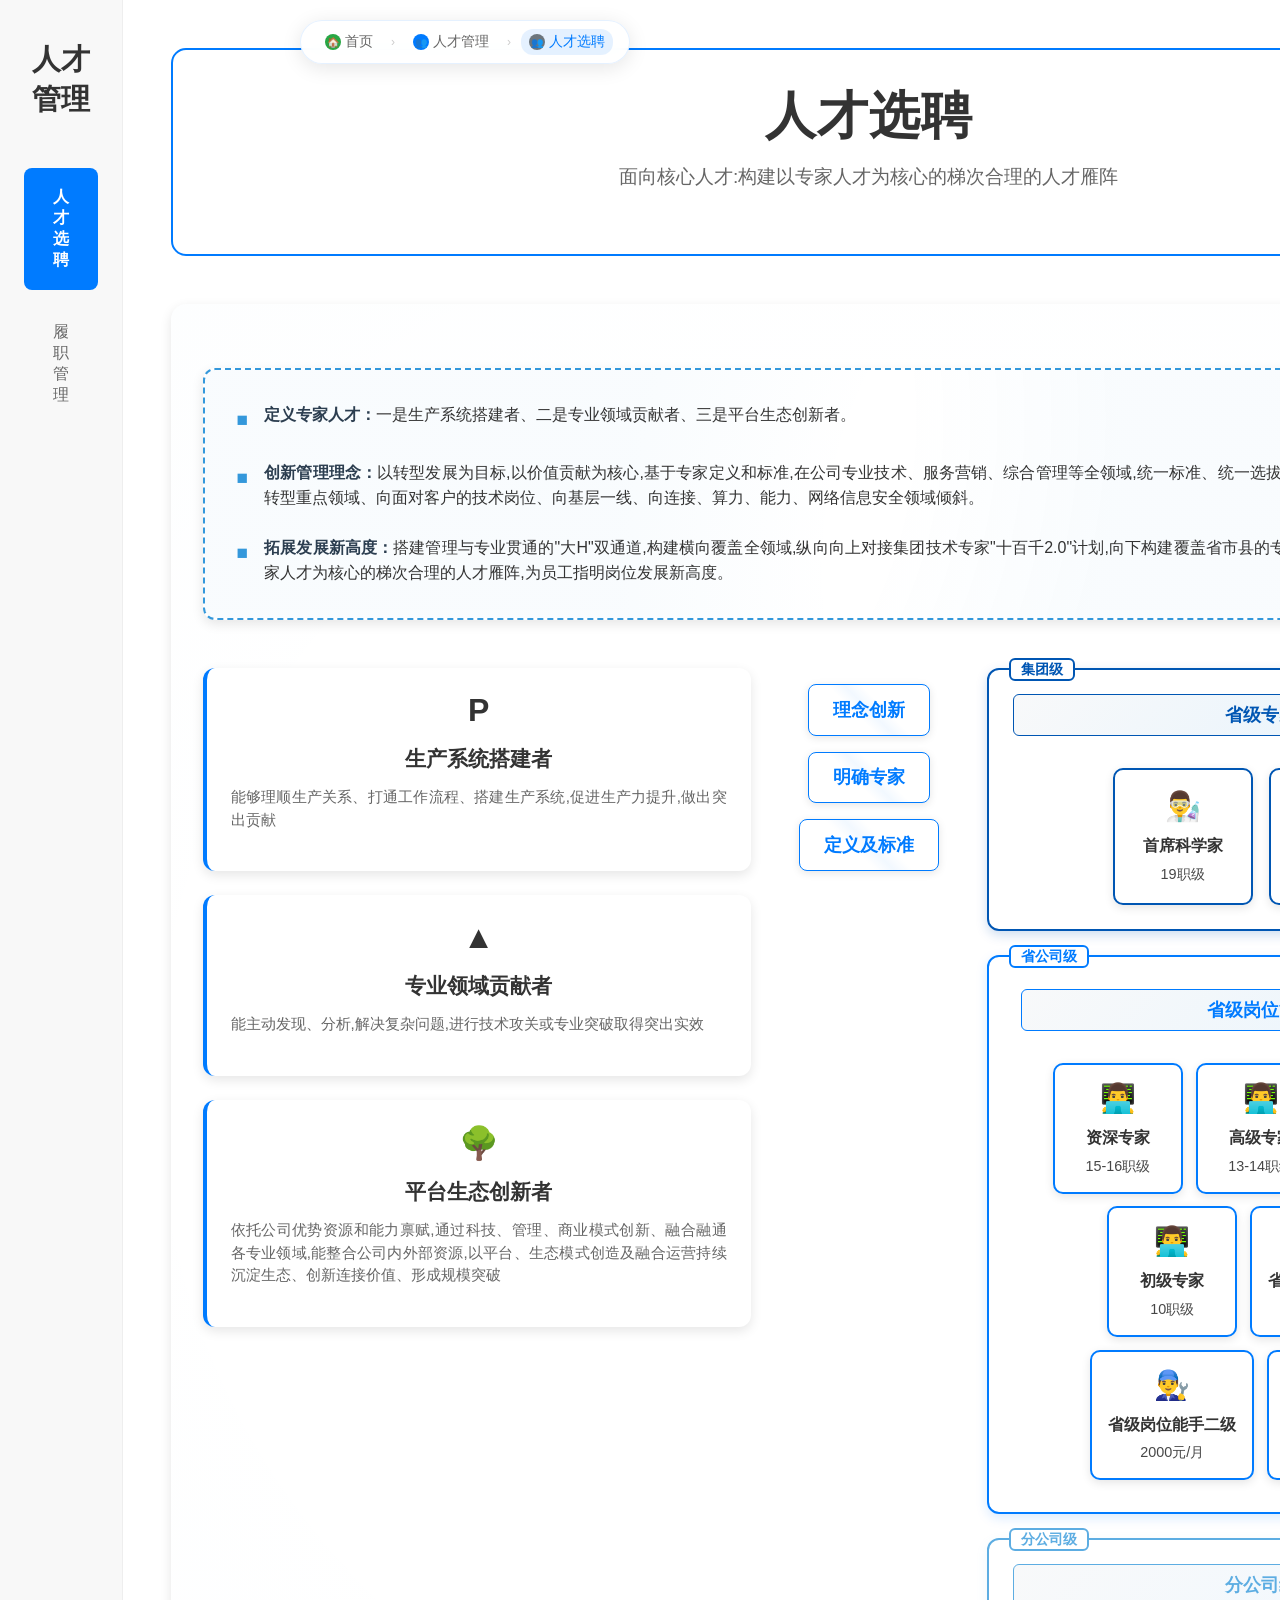
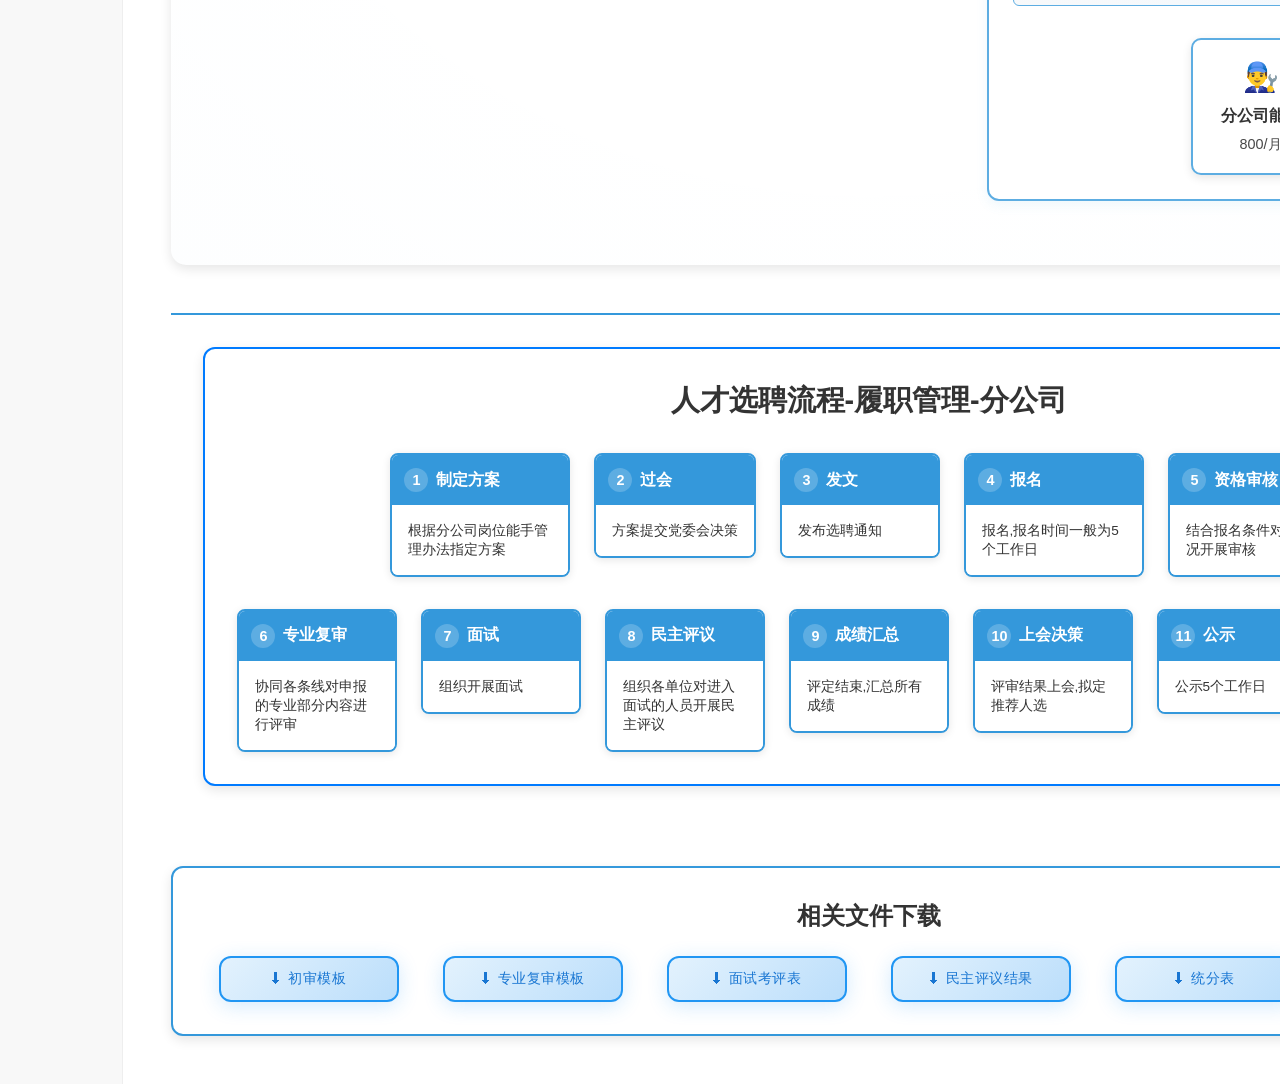
==== Rcgl/Rcgl-page1.html @ b1ed5e86 "更新项目：添加人才管理、认证管理等模块" ====
<!DOCTYPE html>
<html lang="zh-CN">
<head>
    <meta charset="UTF-8">
    <meta name="viewport" content="width=device-width, initial-scale=1.0">
    <title>人才选聘 - 人才管理</title>
    <link rel="stylesheet" href="Rcgl.css">
    <link rel="stylesheet" href="Rcgl-page1.css">
    <link rel="stylesheet" href="../page-transitions.css">
    <link rel="stylesheet" href="../breadcrumb.css">
</head>
<body>
    <div class="container">
        <nav class="sidebar">
            <div class="logo">
                <h2>人才管理</h2>
            </div>
            <ul class="nav-menu">
                <li class="nav-item">
                    <a href="Rcgl-page1.html" class="nav-link current-page">人才选聘</a>
                </li>
                <li class="nav-item">
                    <a href="Rcgl-page2.html" class="nav-link">履职管理</a>
                </li>
            </ul>
        </nav>
        <main class="main-content">
            <header class="header">
                <h1>人才选聘</h1>
                <p>面向核心人才:构建以专家人才为核心的梯次合理的人才雁阵</p>
            </header>
            
            <div class="talent-framework">
                <!-- 核心概念区域 -->
                <div class="core-concepts">
                    <div class="concept-item">
                        <div class="concept-icon">■</div>
                        <div class="concept-content">
                            <strong>定义专家人才：</strong>一是生产系统搭建者、二是专业领域贡献者、三是平台生态创新者。
                        </div>
                    </div>
                    <div class="concept-item">
                        <div class="concept-icon">■</div>
                        <div class="concept-content">
                            <strong>创新管理理念：</strong>以转型发展为目标,以价值贡献为核心,基于专家定义和标准,在公司专业技术、服务营销、综合管理等全领域,统一标准、统一选拔专家人才,坚持四个倾斜,向战略转型重点领域、向面对客户的技术岗位、向基层一线、向连接、算力、能力、网络信息安全领域倾斜。
                        </div>
                    </div>
                    <div class="concept-item">
                        <div class="concept-icon">■</div>
                        <div class="concept-content">
                            <strong>拓展发展新高度：</strong>搭建管理与专业贯通的"大H"双通道,构建横向覆盖全领域,纵向向上对接集团技术专家"十百千2.0"计划,向下构建覆盖省市县的专家人才管理机制,逐步形成以专家人才为核心的梯次合理的人才雁阵,为员工指明岗位发展新高度。
                        </div>
                    </div>
                </div>

                <div class="framework-content">
                    <!-- 左侧专家角色描述 -->
                    <div class="expert-roles">
                        <div class="role-card production-builder">
                            <div class="role-icon">P</div>
                            <div class="role-content">
                                <h3>生产系统搭建者</h3>
                                <p>能够理顺生产关系、打通工作流程、搭建生产系统,促进生产力提升,做出突出贡献</p>
                            </div>
                        </div>
                        <div class="role-card domain-contributor">
                            <div class="role-icon">▲</div>
                            <div class="role-content">
                                <h3>专业领域贡献者</h3>
                                <p>能主动发现、分析,解决复杂问题,进行技术攻关或专业突破取得突出实效</p>
                            </div>
                        </div>
                        <div class="role-card ecosystem-innovator">
                            <div class="role-icon">🌳</div>
                            <div class="role-content">
                                <h3>平台生态创新者</h3>
                                <p>依托公司优势资源和能力禀赋,通过科技、管理、商业模式创新、融合融通各专业领域,能整合公司内外部资源,以平台、生态模式创造及融合运营持续沉淀生态、创新连接价值、形成规模突破</p>
                            </div>
                        </div>
                    </div>

                    <!-- 中间连接文字 -->
                    <div class="connecting-text">
                        <div class="horizontal-text">
                            <div class="text-item">理念创新</div>
                            <div class="text-item">明确专家</div>
                            <div class="text-item">定义及标准</div>
                        </div>
                    </div>

                    <!-- 右侧职级体系 -->
                    <div class="career-path">
                        <div class="path-level top-level" data-level="集团级">
                            <div class="level-label">省级专家</div>
                            <div class="expert-cards">
                                <div class="expert-card chief-scientist">
                                    <div class="expert-icon">👨‍🔬</div>
                                    <div class="expert-info">
                                        <h4>首席科学家</h4>
                                        <span class="level">19职级</span>
                                    </div>
                                </div>
                                <div class="expert-card chief-expert">
                                    <div class="expert-icon">👨‍💼</div>
                                    <div class="expert-info">
                                        <h4>首席专家</h4>
                                        <span class="level">17职级</span>
                                    </div>
                                </div>
                            </div>
                        </div>

                        <div class="path-level middle-level" data-level="省公司级">
                            <div class="level-label">省级岗位能手</div>
                            <div class="expert-cards">
                                <div class="expert-card senior-expert">
                                    <div class="expert-icon">👨‍💻</div>
                                    <div class="expert-info">
                                        <h4>资深专家</h4>
                                        <span class="level">15-16职级</span>
                                    </div>
                                </div>
                                <div class="expert-card advanced-expert">
                                    <div class="expert-icon">👨‍💻</div>
                                    <div class="expert-info">
                                        <h4>高级专家</h4>
                                        <span class="level">13-14职级</span>
                                    </div>
                                </div>
                                <div class="expert-card intermediate-expert">
                                    <div class="expert-icon">👨‍💻</div>
                                    <div class="expert-info">
                                        <h4>中级专家</h4>
                                        <span class="level">11-12职级</span>
                                    </div>
                                </div>
                                <div class="expert-card junior-expert">
                                    <div class="expert-icon">👨‍💻</div>
                                    <div class="expert-info">
                                        <h4>初级专家</h4>
                                        <span class="level">10职级</span>
                                    </div>
                                </div>
                                <div class="expert-card skillful-hand-3">
                                    <div class="expert-icon">👨‍🔧</div>
                                    <div class="expert-info">
                                        <h4>省级岗位能手三级</h4>
                                        <span class="salary">4000元/月</span>
                                    </div>
                                </div>
                                <div class="expert-card skillful-hand-2">
                                    <div class="expert-icon">👨‍🔧</div>
                                    <div class="expert-info">
                                        <h4>省级岗位能手二级</h4>
                                        <span class="salary">2000元/月</span>
                                    </div>
                                </div>
                                <div class="expert-card skillful-hand-1">
                                    <div class="expert-icon">👨‍🔧</div>
                                    <div class="expert-info">
                                        <h4>省级岗位能手一级</h4>
                                        <span class="salary">1000元/月</span>
                                    </div>
                                </div>
                            </div>
                        </div>

                        <div class="path-level bottom-level" data-level="分公司级">
                            <div class="level-label">分公司级</div>
                            <div class="expert-cards">
                                <div class="expert-card branch-skillful">
                                    <div class="expert-icon">👨‍🔧</div>
                                    <div class="expert-info">
                                        <h4>分公司能手</h4>
                                        <span class="salary">800/月</span>
                                    </div>
                                </div>
                            </div>
                        </div>
                    </div>


                </div>
            </div>
            
            <!-- 第二个框架内容区域 -->
            <div class="framework-content second-framework">
                <div class="content-section">
                    <h2>人才选聘流程-履职管理-分公司</h2>
                    <div class="process-flow">
                        <!-- 第一行流程 -->
                        <div class="flow-row top-row">
                            <div class="process-step">
                                <div class="step-header">
                                    <div class="step-number">1</div>
                                    <div class="step-title">制定方案</div>
                                </div>
                                <div class="step-description">根据分公司岗位能手管理办法指定方案</div>
                            </div>
                            <div class="process-step">
                                <div class="step-header">
                                    <div class="step-number">2</div>
                                    <div class="step-title">过会</div>
                                </div>
                                <div class="step-description">方案提交党委会决策</div>
                            </div>
                            <div class="process-step">
                                <div class="step-header">
                                    <div class="step-number">3</div>
                                    <div class="step-title">发文</div>
                                </div>
                                <div class="step-description">发布选聘通知</div>
                            </div>
                            <div class="process-step">
                                <div class="step-header">
                                    <div class="step-number">4</div>
                                    <div class="step-title">报名</div>
                                </div>
                                <div class="step-description">报名,报名时间一般为5个工作日</div>
                            </div>
                            <div class="process-step">
                                <div class="step-header">
                                    <div class="step-number">5</div>
                                    <div class="step-title">资格审核</div>
                                </div>
                                <div class="step-description">结合报名条件对报名情况开展审核</div>
                            </div>
                        </div>
                        
                        <!-- 第二行流程 -->
                        <div class="flow-row bottom-row">
                            <div class="process-step">
                                <div class="step-header">
                                    <div class="step-number">6</div>
                                    <div class="step-title">专业复审</div>
                                </div>
                                <div class="step-description">协同各条线对申报的专业部分内容进行评审</div>
                            </div>
                            <div class="process-step">
                                <div class="step-header">
                                    <div class="step-number">7</div>
                                    <div class="step-title">面试</div>
                                </div>
                                <div class="step-description">组织开展面试</div>
                            </div>
                            <div class="process-step">
                                <div class="step-header">
                                    <div class="step-number">8</div>
                                    <div class="step-title">民主评议</div>
                                </div>
                                <div class="step-description">组织各单位对进入面试的人员开展民主评议</div>
                            </div>
                            <div class="process-step">
                                <div class="step-header">
                                    <div class="step-number">9</div>
                                    <div class="step-title">成绩汇总</div>
                                </div>
                                <div class="step-description">评定结束,汇总所有成绩</div>
                            </div>
                            <div class="process-step">
                                <div class="step-header">
                                    <div class="step-number">10</div>
                                    <div class="step-title">上会决策</div>
                                </div>
                                <div class="step-description">评审结果上会,拟定推荐人选</div>
                            </div>
                            <div class="process-step">
                                <div class="step-header">
                                    <div class="step-number">11</div>
                                    <div class="step-title">公示</div>
                                </div>
                                <div class="step-description">公示5个工作日</div>
                            </div>
                            <div class="process-step">
                                <div class="step-header">
                                    <div class="step-number">12</div>
                                    <div class="step-title">聘用</div>
                                </div>
                                <div class="step-description">发文聘用</div>
                            </div>
                        </div>
                    </div>
                </div>
            </div>
            
            <!-- 下载按钮区域 -->
            <div class="download-section">
                <h3 class="download-title">相关文件下载</h3>
                <div class="download-buttons">
                    <a href="人才管理文件包/1.初审模板.xlsx" class="download-btn" download>
                        <span class="download-btn-text">初审模板</span>
                    </a>
                    <a href="人才管理文件包/2.专业复审模板.xlsx" class="download-btn" download>
                        <span class="download-btn-text">专业复审模板</span>
                    </a>
                    <a href="人才管理文件包/3.面试考评表.xlsx" class="download-btn" download>
                        <span class="download-btn-text">面试考评表</span>
                    </a>
                    <a href="人才管理文件包/4.民主评议结果.xlsx" class="download-btn" download>
                        <span class="download-btn-text">民主评议结果</span>
                    </a>
                    <a href="人才管理文件包/5.统分表.xlsx" class="download-btn" download>
                        <span class="download-btn-text">统分表</span>
                    </a>
                    <a href="人才管理文件包/6.岗位能手拟聘人员名单.xlsx" class="download-btn" download>
                        <span class="download-btn-text">岗位能手拟聘人员名单</span>
                    </a>
                </div>
            </div>
        </main>
    </div>
    <script src="../page-transitions.js"></script>
    <script src="../breadcrumb.js"></script>
    <script src="Rcgl.js"></script>
</body>
</html>
---- Rcgl/Rcgl.css ----
/* 人才管理模块基础样式 */
:root {
    --primary-color: #007bff;
    --secondary-bg-color: #F8F8F8;
    --background-white: #FFFFFF;
    --text-dark: #333333;
    --text-medium: #666666;
    --border-light: #EEEEEE;
}

* {
    margin: 0;
    padding: 0;
    box-sizing: border-box;
}

body {
    font-family: 'Microsoft YaHei', -apple-system, BlinkMacSystemFont, sans-serif;
    background: var(--background-white);
    min-height: 100vh;
    color: var(--text-dark);
}

.container {
    display: flex;
    width: 100%;
    min-height: 100vh;
}

.sidebar {
    width: 280px;
    background: var(--secondary-bg-color);
    padding: 2.5rem 0;
    border-right: 1px solid var(--border-light);
}

.logo {
    text-align: center;
    margin-bottom: 3rem;
    padding: 0 1.5rem;
}

.logo h2 {
    color: var(--text-dark);
    font-size: 1.8rem;
    font-weight: 700;
}

.nav-menu {
    list-style: none;
    padding: 0 1.5rem;
}

.nav-item {
    margin-bottom: 0.8rem;
}

.nav-link {
    display: block;
    padding: 1.2rem 1.8rem;
    text-decoration: none;
    color: var(--text-medium);
    border-radius: 8px;
    transition: all 0.2s ease;
    font-weight: 500;
}

.nav-link:hover {
    background-color: #E0E0E0;
    color: var(--text-dark);
}

.nav-link.current-page {
    background-color: var(--primary-color);
    color: white;
    font-weight: 600;
}

.nav-link.current-page:hover {
    background-color: var(--primary-color);
    color: white;
}

.main-content {
    flex: 1;
    padding: 3rem;
    background: var(--background-white);
}

.main-content h1 {
    color: var(--text-dark);
    font-size: 2.8rem;
    font-weight: 800;
    margin-bottom: 1rem;
}

.main-content p {
    color: var(--text-medium);
    font-size: 1.2rem;
    margin-bottom: 1rem;
}

/* 页面头部 */
.header {
    text-align: center;
    margin-bottom: 4rem;
    padding: 2rem 0;
    border-bottom: 1px solid var(--border-light);
    background: #fff;
    border: 2px solid var(--primary-color);
    border-radius: 15px;
    margin-bottom: 3rem;
}

.header h1 {
    color: var(--text-dark);
    font-size: 3.2rem;
    font-weight: 800;
    margin-bottom: 0.8rem;
    letter-spacing: 1px;
}

.header p {
    color: var(--text-medium);
    font-size: 1.2rem;
    font-weight: 300;
    margin-bottom: 2rem;
}

@media (max-width: 992px) {
    .header h1 {
        font-size: 2.2rem;
    }
    .header p {
        font-size: 1rem;
    }
}
/* 欢迎内容样式 */
.welcome-content {
    display: flex;
    justify-content: center;
    align-items: center;
    min-height: 400px;
}

.welcome-card {
    background: #fff;
    border: 2px solid var(--primary-color);
    border-radius: 15px;
    padding: 3rem;
    box-shadow: 0 4px 12px rgba(0,0,0,0.1);
    max-width: 600px;
    width: 100%;
    text-align: center;
    position: relative;
    overflow: hidden;
}

.welcome-card::before {
    content: '';
    position: absolute;
    top: -50%;
    left: -50%;
    width: 200%;
    height: 200%;
    background: 
        radial-gradient(circle at 25% 25%, transparent 40%, rgba(0, 123, 255, 0.03) 60%),
        radial-gradient(circle at 75% 75%, transparent 40%, rgba(0, 123, 255, 0.03) 60%);
    pointer-events: none;
    z-index: 0;
}

.welcome-card > * {
    position: relative;
    z-index: 1;
}

.welcome-card h3 {
    color: var(--text-dark);
    font-size: 1.8rem;
    font-weight: 700;
    margin-bottom: 2rem;
}

.feature-list {
    list-style: none;
    padding: 0;
    text-align: left;
}

.feature-list li {
    background: #fff;
    border-radius: 8px;
    padding: 1.2rem;
    margin-bottom: 1rem;
    border-left: 4px solid var(--primary-color);
    box-shadow: 0 2px 8px rgba(0,0,0,0.1);
    transition: transform 0.3s ease, box-shadow 0.3s ease;
    position: relative;
    overflow: hidden;
}

.feature-list li::before {
    content: '';
    position: absolute;
    top: 0;
    left: 0;
    right: 0;
    bottom: 0;
    background: 
        radial-gradient(circle at 20% 50%, transparent 60%, rgba(0, 123, 255, 0.05) 80%),
        radial-gradient(circle at 80% 50%, transparent 60%, rgba(0, 123, 255, 0.05) 80%);
    opacity: 0;
    transition: opacity 0.3s ease;
    pointer-events: none;
}

.feature-list li:hover::before {
    opacity: 1;
}

.feature-list li:hover {
    transform: translateX(5px);
    box-shadow: 0 4px 12px rgba(0,0,0,0.15);
}

.feature-list li:last-child {
    margin-bottom: 0;
}

.feature-list strong {
    color: var(--primary-color);
    font-weight: 600;
}

@media (max-width: 576px) {
    .header h1 {
        font-size: 1.8rem;
    }
    .header p {
        font-size: 0.9rem;
    }
    
    .welcome-card {
        padding: 2rem;
        margin: 0 1rem;
    }
    
    .welcome-card h3 {
        font-size: 1.5rem;
    }
    
    .feature-list li {
        padding: 1rem;
    }
}
---- Rcgl/Rcgl-page1.css ----
/* 人才选聘页面样式 */
.talent-framework {
    max-width: 1400px;
    margin: 0 auto;
    padding: 2rem 0;
    background: var(--background-white);
    border-radius: 15px;
    box-shadow: 0 4px 12px rgba(0,0,0,0.1);
    overflow: hidden;
    position: relative;
}

.talent-framework::before {
    content: '';
    position: absolute;
    top: -50%;
    right: -50%;
    width: 200%;
    height: 200%;
    background: radial-gradient(circle, transparent 30%, rgba(52, 152, 219, 0.02) 70%);
    pointer-events: none;
    z-index: 0;
}

/* 核心概念区域 */
.core-concepts {
    background: #fff;
    border: 2px dashed #3498db;
    border-radius: 12px;
    padding: 2rem;
    margin: 2rem;
    margin-bottom: 3rem;
    box-shadow: 0 4px 12px rgba(0,0,0,0.1);
    position: relative;
    overflow: hidden;
}

.core-concepts::before {
    content: '';
    position: absolute;
    top: 0;
    left: 0;
    right: 0;
    bottom: 0;
    background: 
        radial-gradient(circle at 20% 20%, transparent 40%, rgba(52, 152, 219, 0.03) 60%),
        radial-gradient(circle at 80% 80%, transparent 40%, rgba(52, 152, 219, 0.03) 60%);
    pointer-events: none;
    z-index: 0;
}

.core-concepts > * {
    position: relative;
    z-index: 1;
}

.concept-item {
    display: flex;
    align-items: flex-start;
    margin-bottom: 1.5rem;
    line-height: 1.6;
}

.concept-item:last-child {
    margin-bottom: 0;
}

.concept-icon {
    color: #3498db;
    font-size: 1.2rem;
    margin-right: 1rem;
    margin-top: 0.2rem;
    flex-shrink: 0;
}

.concept-content {
    color: #333;
    font-size: 1rem;
    text-align: justify;
}

.concept-content strong {
    color: #2c3e50;
    font-weight: 600;
}

/* 框架内容布局 */
.framework-content {
    display: grid;
    grid-template-columns: 1fr auto 1fr;
    gap: 2rem;
    align-items: start;
    padding: 0 2rem 2rem 2rem;
}

.second-framework {
    display: block;
    grid-column: 1 / -1;
    width: 100%;
}

/* 第二个框架内容区域 */
.second-framework {
    margin-top: 3rem;
    padding-top: 2rem;
    border-top: 2px solid #3498db;
    grid-column: 1 / -1;
    width: 100%;
    max-width: none;
}

/* 流程图样式 */
.process-flow {
    margin-top: 2rem;
    width: 100%;
}

.flow-row {
    display: flex;
    align-items: flex-start;
    gap: 1.5rem;
    margin-bottom: 2rem;
    justify-content: center;
}

.flow-row.bottom-row {
    margin-bottom: 0;
}

.process-step {
    background: #fff;
    border: 2px solid #3498db;
    border-radius: 8px;
    min-width: 160px;
    max-width: 180px;
    position: relative;
    overflow: hidden;
    box-shadow: 0 2px 8px rgba(0,0,0,0.1);
}

.step-header {
    background: #3498db;
    color: white;
    padding: 0.8rem;
    display: flex;
    align-items: center;
    gap: 0.5rem;
    position: relative;
}

.step-number {
    width: 24px;
    height: 24px;
    background: rgba(255,255,255,0.2);
    border-radius: 50%;
    display: flex;
    align-items: center;
    justify-content: center;
    font-size: 0.9rem;
    font-weight: bold;
    flex-shrink: 0;
}

.step-title {
    font-size: 1rem;
    font-weight: 600;
    flex: 1;
}

.step-description {
    padding: 1rem;
    color: #333;
    font-size: 0.85rem;
    line-height: 1.4;
    background: #fff;
}

.content-section {
    background: #fff;
    border: 2px solid var(--primary-color);
    border-radius: 12px;
    padding: 2rem;
    box-shadow: 0 4px 12px rgba(0,0,0,0.1);
    position: relative;
    overflow: visible;
    min-height: auto;
    width: 100%;
}

.content-section h2 {
    color: #333;
    font-size: 1.8rem;
    font-weight: 700;
    margin-bottom: 1rem;
    text-align: center;
}

.content-section p {
    color: var(--text-medium);
    font-size: 1.1rem;
    line-height: 1.6;
    text-align: center;
}



/* 左侧专家角色描述 */
.expert-roles {
    display: flex;
    flex-direction: column;
    gap: 1.5rem;
}

.role-card {
    background: #fff;
    border-radius: 12px;
    padding: 1.5rem;
    box-shadow: 0 4px 12px rgba(0,0,0,0.1);
    border-left: 4px solid;
    transition: transform 0.3s ease, box-shadow 0.3s ease;
    position: relative;
    overflow: hidden;
}

.role-card::before {
    content: '';
    position: absolute;
    top: -50%;
    left: -50%;
    width: 200%;
    height: 200%;
    background: radial-gradient(circle, transparent 60%, rgba(255, 255, 255, 0.1) 100%);
    opacity: 0;
    transition: opacity 0.3s ease;
    pointer-events: none;
}

.role-card:hover::before {
    opacity: 1;
}

.role-card:hover {
    transform: translateY(-2px);
    box-shadow: 0 6px 20px rgba(0,0,0,0.15);
}

.role-card.production-builder {
    background: #fff;
    color: var(--text-dark);
    border-left-color: var(--primary-color);
}

.role-card.domain-contributor {
    background: #fff;
    color: var(--text-dark);
    border-left-color: var(--primary-color);
}

.role-card.ecosystem-innovator {
    background: #fff;
    color: var(--text-dark);
    border-left-color: var(--primary-color);
}

.role-icon {
    font-size: 2rem;
    margin-bottom: 1rem;
    text-align: center;
    font-weight: bold;
}

.role-content h3 {
    font-size: 1.3rem;
    font-weight: 600;
    margin-bottom: 0.8rem;
    text-align: center;
}

.role-content p {
    font-size: 0.95rem;
    line-height: 1.5;
    text-align: justify;
}

/* 中间连接文字 */
.connecting-text {
    display: flex;
    align-items: center;
    justify-content: center;
    padding: 1rem;
}

.horizontal-text {
    display: flex;
    flex-direction: column;
    gap: 1rem;
    align-items: center;
}

.text-item {
    color: var(--primary-color);
    font-size: 1.1rem;
    font-weight: 600;
    text-align: center;
    background: #fff;
    padding: 0.8rem 1.5rem;
    border-radius: 8px;
    box-shadow: 0 2px 8px rgba(0,0,0,0.1);
    position: relative;
    overflow: hidden;
    border: 1px solid var(--primary-color);
    transition: all 0.3s ease;
}

.text-item:hover {
    transform: translateY(-2px);
    box-shadow: 0 4px 12px rgba(0, 123, 255, 0.2);
}

.text-item::before {
    content: '';
    position: absolute;
    top: 0;
    left: 0;
    right: 0;
    bottom: 0;
    background: 
        linear-gradient(45deg, transparent 40%, rgba(0, 123, 255, 0.05) 50%, transparent 60%);
    animation: shimmer 3s infinite;
    pointer-events: none;
}

@keyframes shimmer {
    0% { transform: translateX(-100%); }
    100% { transform: translateX(100%); }
}

/* 右侧职级体系 */
.career-path {
    display: flex;
    flex-direction: column;
    gap: 1.5rem;
}

.path-level {
    display: flex;
    flex-direction: column;
    gap: 1rem;
    border: 2px solid var(--primary-color);
    border-radius: 12px;
    padding: 1.5rem;
    background: rgba(255, 255, 255, 0.8);
    position: relative;
    transition: all 0.3s ease;
}

/* 集团级 - 最深的蓝色 */
.path-level.top-level {
    border-color: #0056b3;
    box-shadow: 0 4px 12px rgba(0, 86, 179, 0.2);
}

.path-level.top-level::before {
    border-color: #0056b3;
    color: #0056b3;
}

.path-level.top-level .level-label {
    border-color: #0056b3;
    color: #0056b3;
}

.path-level.top-level .expert-card {
    border-color: #0056b3;
}

/* 省公司级 - 中等蓝色 */
.path-level.middle-level {
    padding: 2rem;
    border-color: #007bff;
    box-shadow: 0 4px 12px rgba(0, 123, 255, 0.15);
}

.path-level.middle-level::before {
    border-color: #007bff;
    color: #007bff;
}

.path-level.middle-level .level-label {
    border-color: #007bff;
    color: #007bff;
}

.path-level.middle-level .expert-card {
    border-color: #007bff;
}

/* 分公司级 - 最浅的蓝色 */
.path-level.bottom-level {
    border-color: #5dade2;
    box-shadow: 0 4px 12px rgba(93, 173, 226, 0.1);
}

.path-level.bottom-level::before {
    border-color: #5dade2;
    color: #5dade2;
}

.path-level.bottom-level .level-label {
    border-color: #5dade2;
    color: #5dade2;
}

.path-level.bottom-level .expert-card {
    border-color: #5dade2;
}

.path-level:hover {
    transform: translateY(-2px);
}

.path-level.top-level:hover {
    box-shadow: 0 6px 20px rgba(0, 86, 179, 0.3);
}

.path-level.middle-level:hover {
    box-shadow: 0 6px 20px rgba(0, 123, 255, 0.25);
}

.path-level.bottom-level:hover {
    box-shadow: 0 6px 20px rgba(93, 173, 226, 0.2);
}

.path-level::before {
    content: attr(data-level);
    position: absolute;
    top: -12px;
    left: 20px;
    background: #fff;
    padding: 0 10px;
    font-size: 0.9rem;
    font-weight: 600;
    color: var(--primary-color);
    border: 2px solid var(--primary-color);
    border-radius: 6px;
    z-index: 10;
    white-space: nowrap;
}

.level-label {
    font-size: 1.1rem;
    font-weight: 600;
    text-align: center;
    padding: 0.5rem;
    background: #fff;
    border-radius: 6px;
    border: 1px solid var(--primary-color);
    margin-bottom: 1rem;
    transition: all 0.3s ease;
}

.path-level.top-level .level-label {
    background: linear-gradient(135deg, #f8f9fa 0%, #e3f2fd 100%);
    border-color: #0056b3;
    color: #0056b3;
}

.path-level.middle-level .level-label {
    background: linear-gradient(135deg, #f8f9fa 0%, #e8f4fd 100%);
    border-color: #007bff;
    color: #007bff;
}

.path-level.bottom-level .level-label {
    background: linear-gradient(135deg, #f8f9fa 0%, #f0f8ff 100%);
    border-color: #5dade2;
    color: #5dade2;
}

.expert-cards {
    display: flex;
    flex-wrap: wrap;
    gap: 1rem;
    justify-content: center;
    align-items: stretch;
}

.path-level.middle-level .expert-cards {
    gap: 0.8rem;
}

.expert-card {
    background: #fff;
    border-radius: 10px;
    padding: 1.2rem;
    box-shadow: 0 3px 10px rgba(0,0,0,0.1);
    border: 2px solid;
    transition: transform 0.3s ease, box-shadow 0.3s ease;
    min-width: 140px;
    text-align: center;
    position: relative;
    overflow: hidden;
}

.path-level.middle-level .expert-card {
    min-width: 130px;
    padding: 1rem;
}

.expert-card::before {
    content: '';
    position: absolute;
    top: 0;
    left: 0;
    right: 0;
    bottom: 0;
    background: 
        radial-gradient(circle at 30% 30%, transparent 50%, rgba(255, 255, 255, 0.1) 70%),
        radial-gradient(circle at 70% 70%, transparent 50%, rgba(255, 255, 255, 0.1) 70%);
    opacity: 0;
    transition: opacity 0.3s ease;
    pointer-events: none;
}

.expert-card:hover::before {
    opacity: 1;
}

.expert-card:hover {
    transform: translateY(-3px);
}

.path-level.top-level .expert-card:hover {
    box-shadow: 0 6px 20px rgba(0, 86, 179, 0.25);
}

.path-level.middle-level .expert-card:hover {
    box-shadow: 0 6px 20px rgba(0, 123, 255, 0.2);
}

.path-level.bottom-level .expert-card:hover {
    box-shadow: 0 6px 20px rgba(93, 173, 226, 0.15);
}

/* 顶级专家 */
.expert-card.chief-scientist,
.expert-card.chief-expert {
    background: #fff;
    color: var(--text-dark);
    border-color: var(--primary-color);
}

/* 中级专家 */
.expert-card.senior-expert,
.expert-card.advanced-expert,
.expert-card.intermediate-expert,
.expert-card.junior-expert {
    background: #fff;
    color: var(--text-dark);
    border-color: var(--primary-color);
}

/* 能手级别 */
.expert-card.skillful-hand-3,
.expert-card.skillful-hand-2,
.expert-card.skillful-hand-1,
.expert-card.branch-skillful {
    background: #fff;
    color: var(--text-dark);
    border-color: var(--primary-color);
}

.expert-icon {
    font-size: 1.8rem;
    margin-bottom: 0.8rem;
}

.expert-info h4 {
    font-size: 1rem;
    font-weight: 600;
    margin-bottom: 0.5rem;
    line-height: 1.3;
}

.expert-info .level,
.expert-info .salary {
    font-size: 0.9rem;
    font-weight: 500;
    opacity: 0.9;
}



/* 响应式设计 */
@media (max-width: 1200px) {
    .framework-content {
        grid-template-columns: 1fr;
        gap: 2rem;
    }
    
    .connecting-text {
        order: -1;
    }
    
    .horizontal-text {
        flex-direction: row;
        gap: 1.5rem;
    }
    
    .expert-cards {
        justify-content: center;
    }
    
    .second-framework {
        margin-top: 2rem;
        padding-top: 1.5rem;
        width: 100%;
        max-width: none;
    }
    
    .content-section {
        padding: 1.5rem;
    }
    
    .content-section h2 {
        font-size: 1.5rem;
    }
    
    .content-section p {
        font-size: 1rem;
    }
    

}

@media (max-width: 768px) {
    .talent-framework {
        padding: 1rem 0;
    }
    
    .core-concepts {
        padding: 1.5rem;
        margin-bottom: 2rem;
    }
    
    .concept-content {
        font-size: 0.9rem;
    }
    
    .role-card {
        padding: 1.2rem;
    }
    
    .role-content h3 {
        font-size: 1.1rem;
    }
    
    .role-content p {
        font-size: 0.85rem;
    }
    
    .expert-card {
        min-width: 120px;
        padding: 1rem;
    }
    
    .expert-info h4 {
        font-size: 0.9rem;
    }
    
    .expert-info .level,
    .expert-info .salary {
        font-size: 0.8rem;
    }
    
    .path-level {
        padding: 1rem;
    }
    
    .path-level.middle-level {
        padding: 1.5rem;
    }
    
    .path-level::before {
        font-size: 0.8rem;
        left: 15px;
        padding: 0 8px;
    }
    
    .path-level.middle-level .expert-card {
        min-width: 110px;
        padding: 0.8rem;
    }
    
    .text-item {
        font-size: 1rem;
        padding: 0.6rem 1.2rem;
    }
    
    .horizontal-text {
        gap: 0.8rem;
    }
    
    .second-framework {
        width: 100%;
        max-width: none;
    }
    
    .flow-row {
        flex-wrap: wrap;
        gap: 1rem;
        justify-content: center;
    }
    
    .process-step {
        min-width: 140px;
        max-width: 160px;
    }
    
    .step-header {
        padding: 0.6rem;
    }
    
    .step-number {
        width: 20px;
        height: 20px;
        font-size: 0.8rem;
    }
    
    .step-title {
        font-size: 0.9rem;
    }
    
    .step-description {
        padding: 0.8rem;
        font-size: 0.8rem;
    }
}

@media (max-width: 480px) {
    .expert-cards {
        flex-direction: column;
        align-items: center;
    }
    
    .expert-card {
        width: 100%;
        max-width: 200px;
    }
    
    .flow-row {
        flex-direction: column;
        gap: 1rem;
        align-items: center;
    }
    
    .process-step {
        min-width: 100%;
        max-width: 300px;
    }
    
    .step-header {
        padding: 0.8rem;
    }
    
    .step-number {
        width: 24px;
        height: 24px;
        font-size: 0.9rem;
    }
    
    .step-title {
        font-size: 1rem;
    }
    
    .step-description {
        padding: 1rem;
        font-size: 0.85rem;
    }
}

/* 下载按钮区域样式 */
.download-section {
    margin-top: 3rem;
    padding: 2rem;
    background: #fff;
    border: 2px solid #3498db;
    border-radius: 12px;
    box-shadow: 0 4px 12px rgba(0,0,0,0.1);
}

.download-title {
    color: #333;
    font-size: 1.5rem;
    font-weight: 600;
    margin-bottom: 1.5rem;
    text-align: center;
}

.download-buttons {
    display: grid;
    grid-template-columns: repeat(auto-fit, minmax(200px, 1fr));
    gap: 1rem;
    justify-items: center;
}

/* 下载按钮样式 */
.download-btn {
    display: inline-flex;
    align-items: center;
    justify-content: center;
    min-width: 180px;
    padding: 12px 20px;
    background: linear-gradient(135deg, #e3f2fd 0%, #bbdefb 100%);
    color: #1976d2;
    font-family: -apple-system, BlinkMacSystemFont, 'Segoe UI', Roboto, sans-serif;
    font-size: 14px;
    font-weight: 500;
    text-decoration: none;
    border: 2px solid #2196f3;
    border-radius: 12px;
    cursor: pointer;
    transition: all 0.3s ease;
    box-shadow: 0 4px 20px rgba(33, 150, 243, 0.2);
    backdrop-filter: blur(10px);
    will-change: transform, box-shadow;
}

.download-btn::before {
    content: "⬇";
    display: inline-block;
    margin-right: 8px;
    font-size: 16px;
    color: #1976d2;
    transition: transform 0.3s ease, color 0.3s ease;
}

.download-btn:hover {
    background: linear-gradient(135deg, #bbdefb 0%, #90caf9 100%);
    color: #1565c0;
    border-color: #1976d2;
    box-shadow: 0 6px 25px rgba(33, 150, 243, 0.3);
    transform: translateY(-2px);
}

.download-btn:hover::before {
    transform: translateY(2px);
    color: #1565c0;
}

.download-btn:active {
    transform: translateY(0);
    box-shadow: 0 2px 6px rgba(0, 0, 0, 0.1);
}

.download-btn-text {
    font-weight: 500;
    letter-spacing: .5px;
    color: #1976d2;
}

/* 下载按钮响应式设计 */
@media (max-width: 768px) {
    .download-section {
        padding: 1.5rem;
        margin-top: 2rem;
    }
    
    .download-title {
        font-size: 1.3rem;
        margin-bottom: 1rem;
    }
    
    .download-buttons {
        grid-template-columns: repeat(auto-fit, minmax(150px, 1fr));
        gap: 0.8rem;
    }
    
    .download-btn {
        min-width: 140px;
        padding: 10px 16px;
        font-size: 13px;
    }
}

@media (max-width: 480px) {
    .download-buttons {
        grid-template-columns: 1fr;
        gap: 0.8rem;
    }
    
    .download-btn {
        min-width: 100%;
        padding: 12px 20px;
        font-size: 14px;
    }
}
---- page-transitions.css ----
/**
 * 页面切换动画样式
 * 专门解决从二级页面返回主页时的卡顿问题
 */

/* 页面切换时的全局样式 */
body {
    /* 确保页面切换时内容不会闪烁 */
    min-height: 100vh;
    overflow-x: hidden;
    /* 初始状态 */
    opacity: 1;
    transform: translateY(0);
    transition: opacity 0.6s ease-in-out, transform 0.6s ease-in-out;
}

/* 页面切换过渡效果 */
body.page-transitioning {
    /* 防止页面切换时的滚动条跳动 */
    overflow: hidden;
    /* 禁用用户交互 */
    pointer-events: none;
}

/* 返回按钮特殊样式 */
.back-button {
    transition: all 0.3s ease;
    position: relative;
    z-index: 1000;
}

.back-button:hover {
    transform: scale(1.1);
    filter: brightness(1.2);
}

.back-button:active {
    transform: scale(0.95);
}

/* 返回按钮点击时的视觉反馈 */
.back-button:focus {
    outline: 2px solid rgba(0, 123, 255, 0.5);
    outline-offset: 2px;
}

/* 页面淡出动画（返回主页时） */
.page-fade-out {
    animation: fadeOutToHome 0.6s ease-in-out forwards;
}

@keyframes fadeOutToHome {
    0% {
        opacity: 1;
        transform: translateY(0);
    }
    100% {
        opacity: 0;
        transform: translateY(-30px);
    }
}

/* 页面淡入动画（页面加载时） */
.page-fade-in {
    animation: fadeInFromHome 0.6s ease-in-out;
}

@keyframes fadeInFromHome {
    0% {
        opacity: 0;
        transform: translateY(30px);
    }
    100% {
        opacity: 1;
        transform: translateY(0);
    }
}

/* 响应式优化 */
@media (max-width: 768px) {
    /* 移动端动画时间稍短 */
    body {
        transition-duration: 0.4s;
    }
    
    .page-fade-out {
        animation-duration: 0.4s;
    }
    
    .page-fade-in {
        animation-duration: 0.4s;
    }
}

/* 减少动画（用户偏好） */
@media (prefers-reduced-motion: reduce) {
    body {
        transition: none;
    }
    
    .page-fade-out,
    .page-fade-in {
        animation: none;
    }
    
    .back-button {
        transition: none;
    }
    
    .back-button:hover {
        transform: none;
    }
}

/* 高对比度模式支持 */
@media (prefers-contrast: high) {
    .back-button {
        border: 2px solid currentColor;
    }
}
---- breadcrumb.css ----
/* 面包屑导航组件样式 */
.breadcrumb-container {
    position: fixed;
    top: 20px;
    left: 300px;
    background: rgba(255, 255, 255, 0.95);
    backdrop-filter: blur(10px);
    border-radius: 25px;
    padding: 8px 16px;
    box-shadow: 0 4px 20px rgba(0, 0, 0, 0.1);
    z-index: 1000;
    display: flex;
    align-items: center;
    gap: 8px;
    transition: all 0.3s ease;
    border: 1px solid rgba(0, 123, 255, 0.1);
}

.breadcrumb-container:hover {
    box-shadow: 0 6px 25px rgba(0, 0, 0, 0.15);
    transform: translateY(-1px);
}

.breadcrumb-item {
    display: flex;
    align-items: center;
    gap: 4px;
    font-size: 14px;
    color: #666;
    text-decoration: none;
    transition: all 0.3s ease;
    padding: 4px 8px;
    border-radius: 12px;
    position: relative;
}

.breadcrumb-item:hover {
    color: #007bff;
    background: rgba(0, 123, 255, 0.1);
}

.breadcrumb-item.active {
    color: #007bff;
    font-weight: 500;
    background: rgba(0, 123, 255, 0.1);
}

.breadcrumb-separator {
    color: #ccc;
    font-size: 12px;
    margin: 0 2px;
}

.breadcrumb-icon {
    width: 16px;
    height: 16px;
    display: flex;
    align-items: center;
    justify-content: center;
    border-radius: 50%;
    background: #007bff;
    color: white;
    font-size: 10px;
    font-weight: bold;
}

.breadcrumb-home {
    background: #28a745;
}

.breadcrumb-module {
    background: #007bff;
}

.breadcrumb-page {
    background: #6c757d;
}

/* 响应式设计 */
@media (max-width: 992px) {
    .breadcrumb-container {
        left: 20px;
        right: 20px;
        top: 15px;
        padding: 6px 12px;
        border-radius: 20px;
    }
    
    .breadcrumb-item {
        font-size: 13px;
        padding: 3px 6px;
    }
    
    .breadcrumb-separator {
        font-size: 11px;
    }
    
    .breadcrumb-icon {
        width: 14px;
        height: 14px;
        font-size: 9px;
    }
}

@media (max-width: 768px) {
    .breadcrumb-container {
        left: 10px;
        right: 10px;
        top: 10px;
        padding: 5px 10px;
    }
    
    .breadcrumb-item {
        font-size: 12px;
        padding: 2px 4px;
    }
    
    /* 在小屏幕上隐藏部分面包屑项，只显示当前页面 */
    .breadcrumb-item:not(.active):not(:last-child) {
        display: none;
    }
    
    .breadcrumb-separator {
        display: none;
    }
}

/* 动画效果 */
@keyframes breadcrumbFadeIn {
    from {
        opacity: 0;
        transform: translateY(-10px);
    }
    to {
        opacity: 1;
        transform: translateY(0);
    }
}

.breadcrumb-container {
    animation: breadcrumbFadeIn 0.3s ease-out;
}

/* 深色主题支持 */
@media (prefers-color-scheme: dark) {
    .breadcrumb-container {
        background: rgba(30, 30, 30, 0.95);
        border-color: rgba(0, 123, 255, 0.2);
    }
    
    .breadcrumb-item {
        color: #ccc;
    }
    
    .breadcrumb-item:hover {
        background: rgba(0, 123, 255, 0.2);
    }
    
    .breadcrumb-item.active {
        background: rgba(0, 123, 255, 0.2);
    }
}
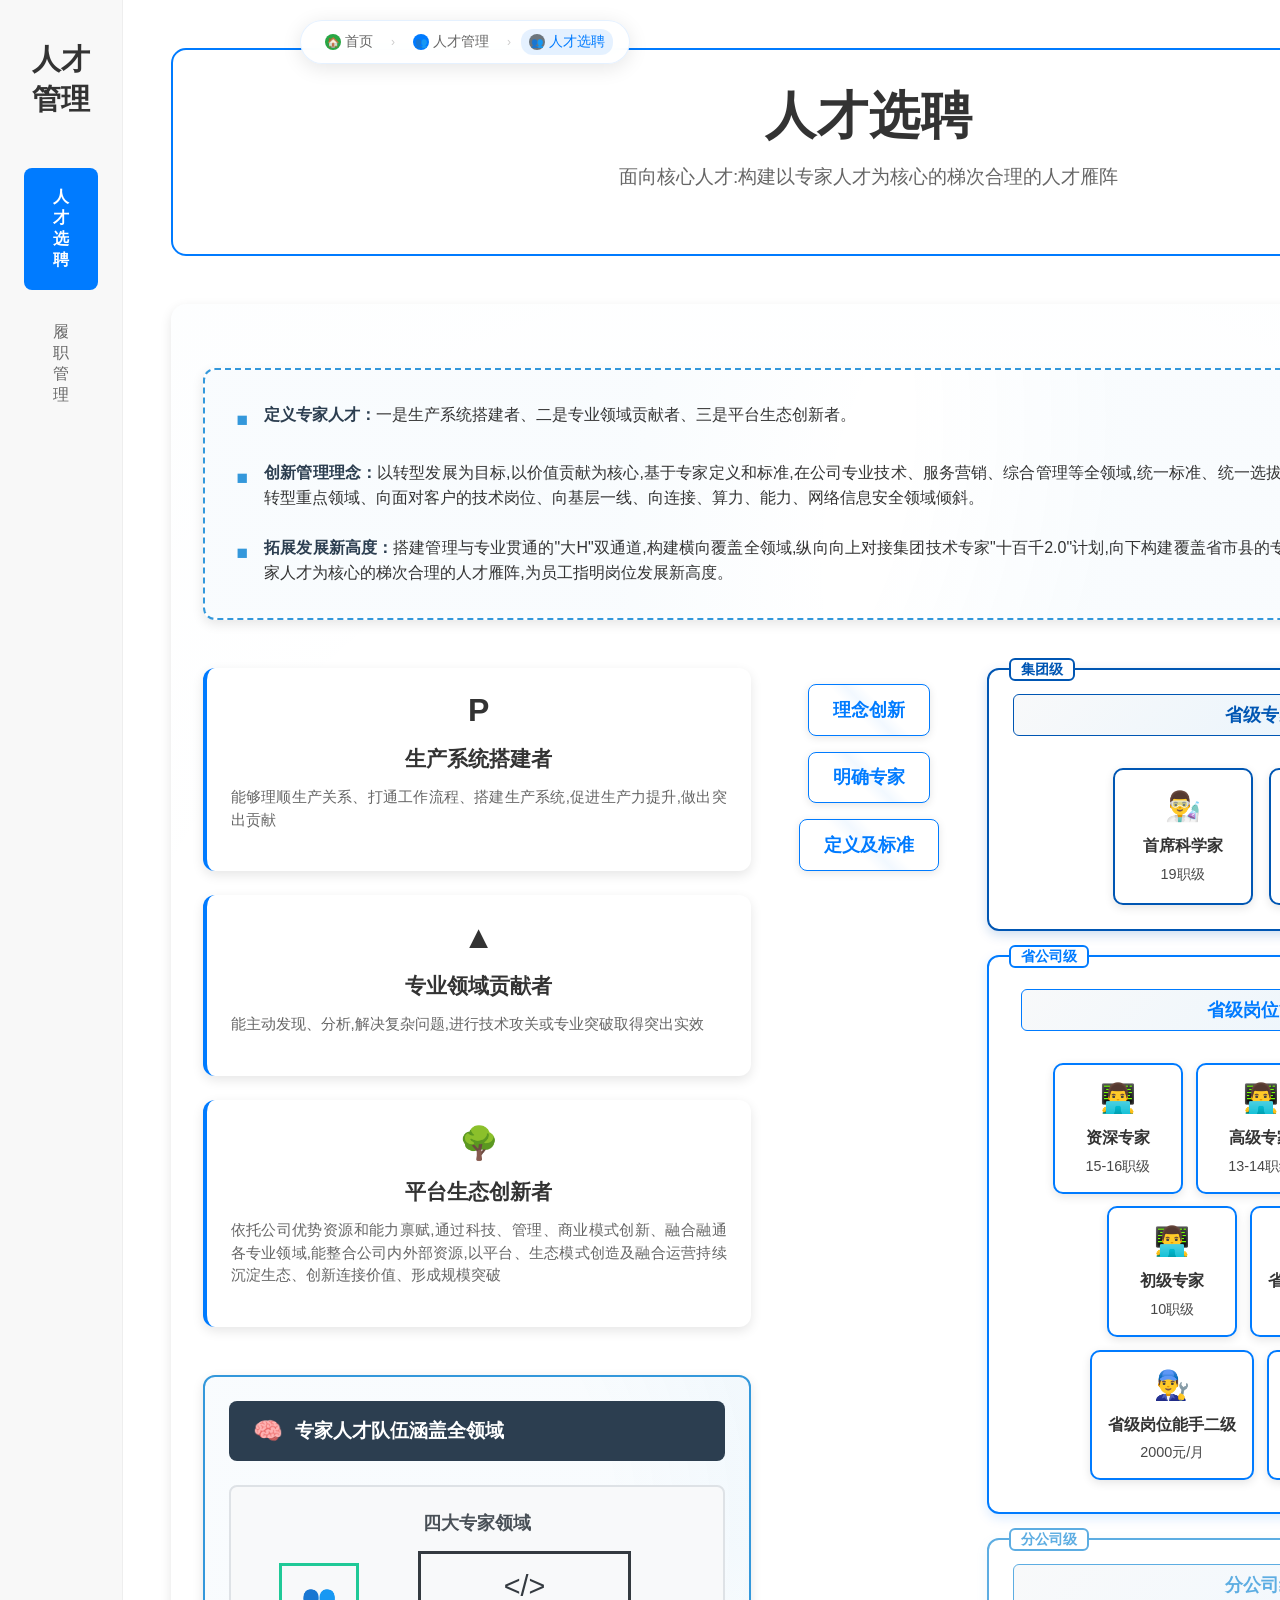
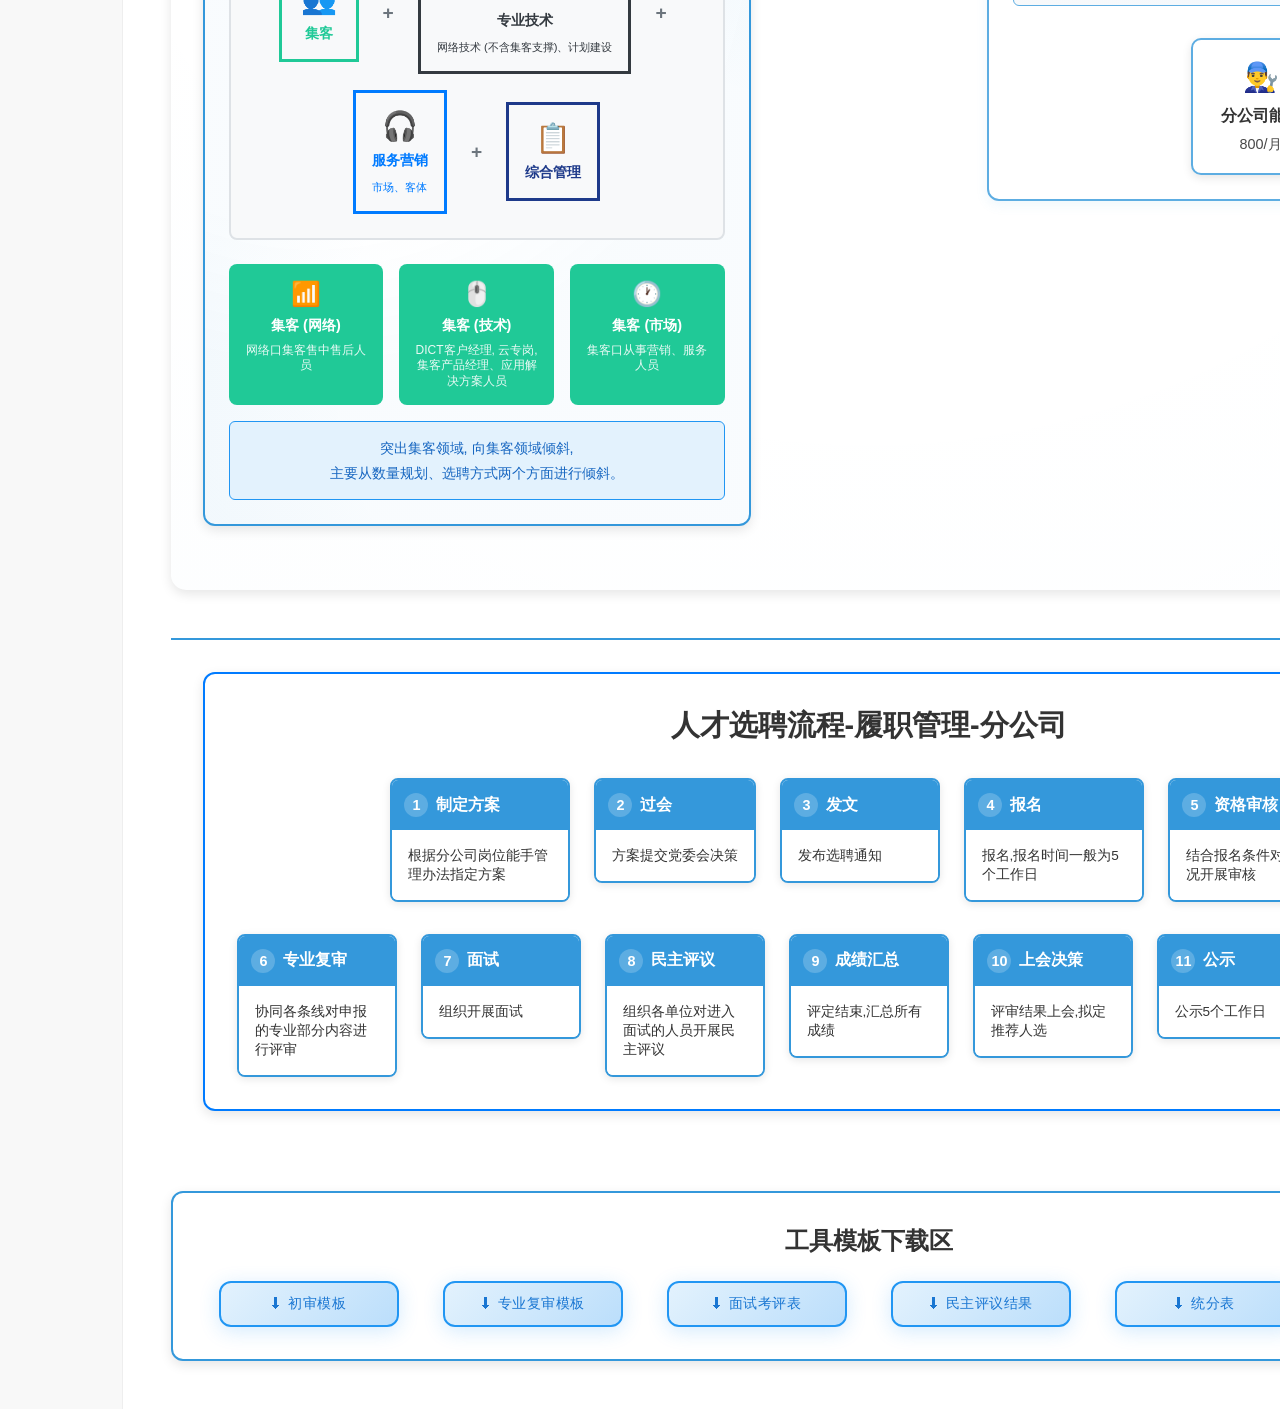
==== commit f01a38f0: "更新职位管理模块，添加试岗期考核流程图图片，并调整多个页面的样式和内容" ====
--- a/Rcgl/Rcgl-page1.html
+++ b/Rcgl/Rcgl-page1.html
@@ -77,6 +77,68 @@
                                 <p>依托公司优势资源和能力禀赋,通过科技、管理、商业模式创新、融合融通各专业领域,能整合公司内外部资源,以平台、生态模式创造及融合运营持续沉淀生态、创新连接价值、形成规模突破</p>
                             </div>
                         </div>
+                        
+                        <!-- 专家人才队伍架构图 -->
+                        <div class="expert-team-framework">
+                            <!-- 顶部标题 -->
+                            <div class="framework-header">
+                                <div class="header-icon">🧠</div>
+                                <h3>专家人才队伍涵盖全领域</h3>
+                            </div>
+                            
+                            <!-- 四大专家领域 -->
+                            <div class="four-domains-section">
+                                <div class="domains-title">四大专家领域</div>
+                                <div class="domains-container">
+                                    <div class="domain-item customer-acquisition">
+                                        <div class="domain-icon">👥</div>
+                                        <div class="domain-name">集客</div>
+                                    </div>
+                                    <div class="domain-connector">+</div>
+                                    <div class="domain-item professional-tech">
+                                        <div class="domain-icon">&lt;/&gt;</div>
+                                        <div class="domain-name">专业技术</div>
+                                        <div class="domain-detail">网络技术 (不含集客支撑)、计划建设</div>
+                                    </div>
+                                    <div class="domain-connector">+</div>
+                                    <div class="domain-item service-marketing">
+                                        <div class="domain-icon">🎧</div>
+                                        <div class="domain-name">服务营销</div>
+                                        <div class="domain-detail">市场、客体</div>
+                                    </div>
+                                    <div class="domain-connector">+</div>
+                                    <div class="domain-item comprehensive-management">
+                                        <div class="domain-icon">📋</div>
+                                        <div class="domain-name">综合管理</div>
+                                    </div>
+                                </div>
+                            </div>
+                            
+                            <!-- 集客领域细分 -->
+                            <div class="customer-subdivisions">
+                                <div class="subdivision-item network">
+                                    <div class="subdivision-icon">📶</div>
+                                    <div class="subdivision-title">集客 (网络)</div>
+                                    <div class="subdivision-desc">网络口集客售中售后人员</div>
+                                </div>
+                                <div class="subdivision-item technology">
+                                    <div class="subdivision-icon">🖱️</div>
+                                    <div class="subdivision-title">集客 (技术)</div>
+                                    <div class="subdivision-desc">DICT客户经理, 云专岗, 集客产品经理、应用解决方案人员</div>
+                                </div>
+                                <div class="subdivision-item market">
+                                    <div class="subdivision-icon">🕐</div>
+                                    <div class="subdivision-title">集客 (市场)</div>
+                                    <div class="subdivision-desc">集客口从事营销、服务人员</div>
+                                </div>
+                            </div>
+                            
+                            <!-- 底部总结 -->
+                            <div class="framework-summary">
+                                <div class="summary-text">突出集客领域, 向集客领域倾斜,</div>
+                                <div class="summary-text">主要从数量规划、选聘方式两个方面进行倾斜。</div>
+                            </div>
+                        </div>
                     </div>
 
                     <!-- 中间连接文字 -->
@@ -285,7 +347,7 @@
             
             <!-- 下载按钮区域 -->
             <div class="download-section">
-                <h3 class="download-title">相关文件下载</h3>
+                <h3 class="download-title">工具模板下载区</h3>
                 <div class="download-buttons">
                     <a href="人才管理文件包/1.初审模板.xlsx" class="download-btn" download>
                         <span class="download-btn-text">初审模板</span>
--- a/Rcgl/Rcgl-page1.css
+++ b/Rcgl/Rcgl-page1.css
@@ -895,3 +895,260 @@
         font-size: 14px;
     }
 }
+
+/* 专家人才队伍架构图样式 */
+.expert-team-framework {
+    background: #fff;
+    border: 2px solid #3498db;
+    border-radius: 12px;
+    padding: 1.5rem;
+    margin-top: 1.5rem;
+    box-shadow: 0 4px 12px rgba(0,0,0,0.1);
+    position: relative;
+    overflow: hidden;
+}
+
+.expert-team-framework::before {
+    content: '';
+    position: absolute;
+    top: 0;
+    left: 0;
+    right: 0;
+    bottom: 0;
+    background: 
+        radial-gradient(circle at 20% 20%, transparent 40%, rgba(52, 152, 219, 0.03) 60%),
+        radial-gradient(circle at 80% 80%, transparent 40%, rgba(52, 152, 219, 0.03) 60%);
+    pointer-events: none;
+    z-index: 0;
+}
+
+.expert-team-framework > * {
+    position: relative;
+    z-index: 1;
+}
+
+/* 顶部标题 */
+.framework-header {
+    display: flex;
+    align-items: center;
+    gap: 0.8rem;
+    background: #2c3e50;
+    color: white;
+    padding: 1rem 1.5rem;
+    border-radius: 8px;
+    margin-bottom: 1.5rem;
+}
+
+.header-icon {
+    font-size: 1.5rem;
+}
+
+.framework-header h3 {
+    margin: 0;
+    font-size: 1.2rem;
+    font-weight: 600;
+}
+
+/* 四大专家领域 */
+.four-domains-section {
+    background: #f8f9fa;
+    border: 2px solid #dee2e6;
+    border-radius: 8px;
+    padding: 1.5rem;
+    margin-bottom: 1.5rem;
+}
+
+.domains-title {
+    text-align: center;
+    font-size: 1.1rem;
+    font-weight: 600;
+    color: #495057;
+    margin-bottom: 1rem;
+}
+
+.domains-container {
+    display: flex;
+    align-items: center;
+    justify-content: center;
+    gap: 1rem;
+    flex-wrap: wrap;
+}
+
+.domain-item {
+    display: flex;
+    flex-direction: column;
+    align-items: center;
+    gap: 0.5rem;
+    padding: 1rem;
+    border-radius: 0; /* 改为方形 */
+    min-width: 80px;
+    min-height: 80px;
+    justify-content: center;
+    position: relative;
+    border: 3px solid; /* 添加边框 */
+    background: transparent; /* 透明背景 */
+}
+
+.domain-icon {
+    font-size: 1.8rem;
+}
+
+.domain-name {
+    font-size: 0.9rem;
+    font-weight: 600;
+    text-align: center;
+}
+
+.domain-detail {
+    font-size: 0.7rem;
+    text-align: center;
+    line-height: 1.2;
+    margin-top: 0.2rem;
+}
+
+/* 各领域颜色 - 改为边框颜色和文字颜色 */
+.domain-item.customer-acquisition {
+    border-color: #20c997;
+    color: #20c997;
+}
+
+.domain-item.professional-tech {
+    border-color: #343a40;
+    color: #343a40;
+}
+
+.domain-item.service-marketing {
+    border-color: #007bff;
+    color: #007bff;
+}
+
+.domain-item.comprehensive-management {
+    border-color: #1e3a8a;
+    color: #1e3a8a;
+}
+
+.domain-connector {
+    font-size: 1.2rem;
+    font-weight: bold;
+    color: #6c757d;
+    margin: 0 0.5rem;
+}
+
+/* 集客领域细分 */
+.customer-subdivisions {
+    display: flex;
+    gap: 1rem;
+    margin-bottom: 1rem;
+    flex-wrap: wrap;
+}
+
+.subdivision-item {
+    flex: 1;
+    min-width: 150px;
+    background: #20c997;
+    border-radius: 8px;
+    padding: 1rem;
+    text-align: center;
+    color: white;
+}
+
+.subdivision-icon {
+    font-size: 1.5rem;
+    margin-bottom: 0.5rem;
+}
+
+.subdivision-title {
+    font-size: 0.9rem;
+    font-weight: 600;
+    margin-bottom: 0.5rem;
+}
+
+.subdivision-desc {
+    font-size: 0.75rem;
+    line-height: 1.3;
+    opacity: 0.9;
+}
+
+/* 底部总结 */
+.framework-summary {
+    background: #e3f2fd;
+    border: 1px solid #2196f3;
+    border-radius: 6px;
+    padding: 1rem;
+    text-align: center;
+}
+
+.summary-text {
+    color: #1565c0;
+    font-size: 0.9rem;
+    font-weight: 500;
+    line-height: 1.4;
+}
+
+.summary-text:first-child {
+    margin-bottom: 0.3rem;
+}
+
+/* 响应式设计 */
+@media (max-width: 768px) {
+    .expert-team-framework {
+        padding: 1rem;
+        margin-top: 1rem;
+    }
+    
+    .framework-header {
+        padding: 0.8rem 1rem;
+    }
+    
+    .framework-header h3 {
+        font-size: 1.1rem;
+    }
+    
+    .domains-container {
+        gap: 0.8rem;
+    }
+    
+    .domain-item {
+        min-width: 70px;
+        min-height: 70px;
+        padding: 0.8rem;
+    }
+    
+    .domain-icon {
+        font-size: 1.5rem;
+    }
+    
+    .domain-name {
+        font-size: 0.8rem;
+    }
+    
+    .domain-detail {
+        font-size: 0.65rem;
+    }
+    
+    .customer-subdivisions {
+        flex-direction: column;
+        gap: 0.8rem;
+    }
+    
+    .subdivision-item {
+        min-width: auto;
+    }
+}
+
+@media (max-width: 480px) {
+    .domains-container {
+        flex-direction: column;
+        gap: 1rem;
+    }
+    
+    .domain-connector {
+        transform: rotate(90deg);
+        margin: 0;
+    }
+    
+    .domain-item {
+        min-width: 80px;
+        min-height: 80px;
+    }
+}
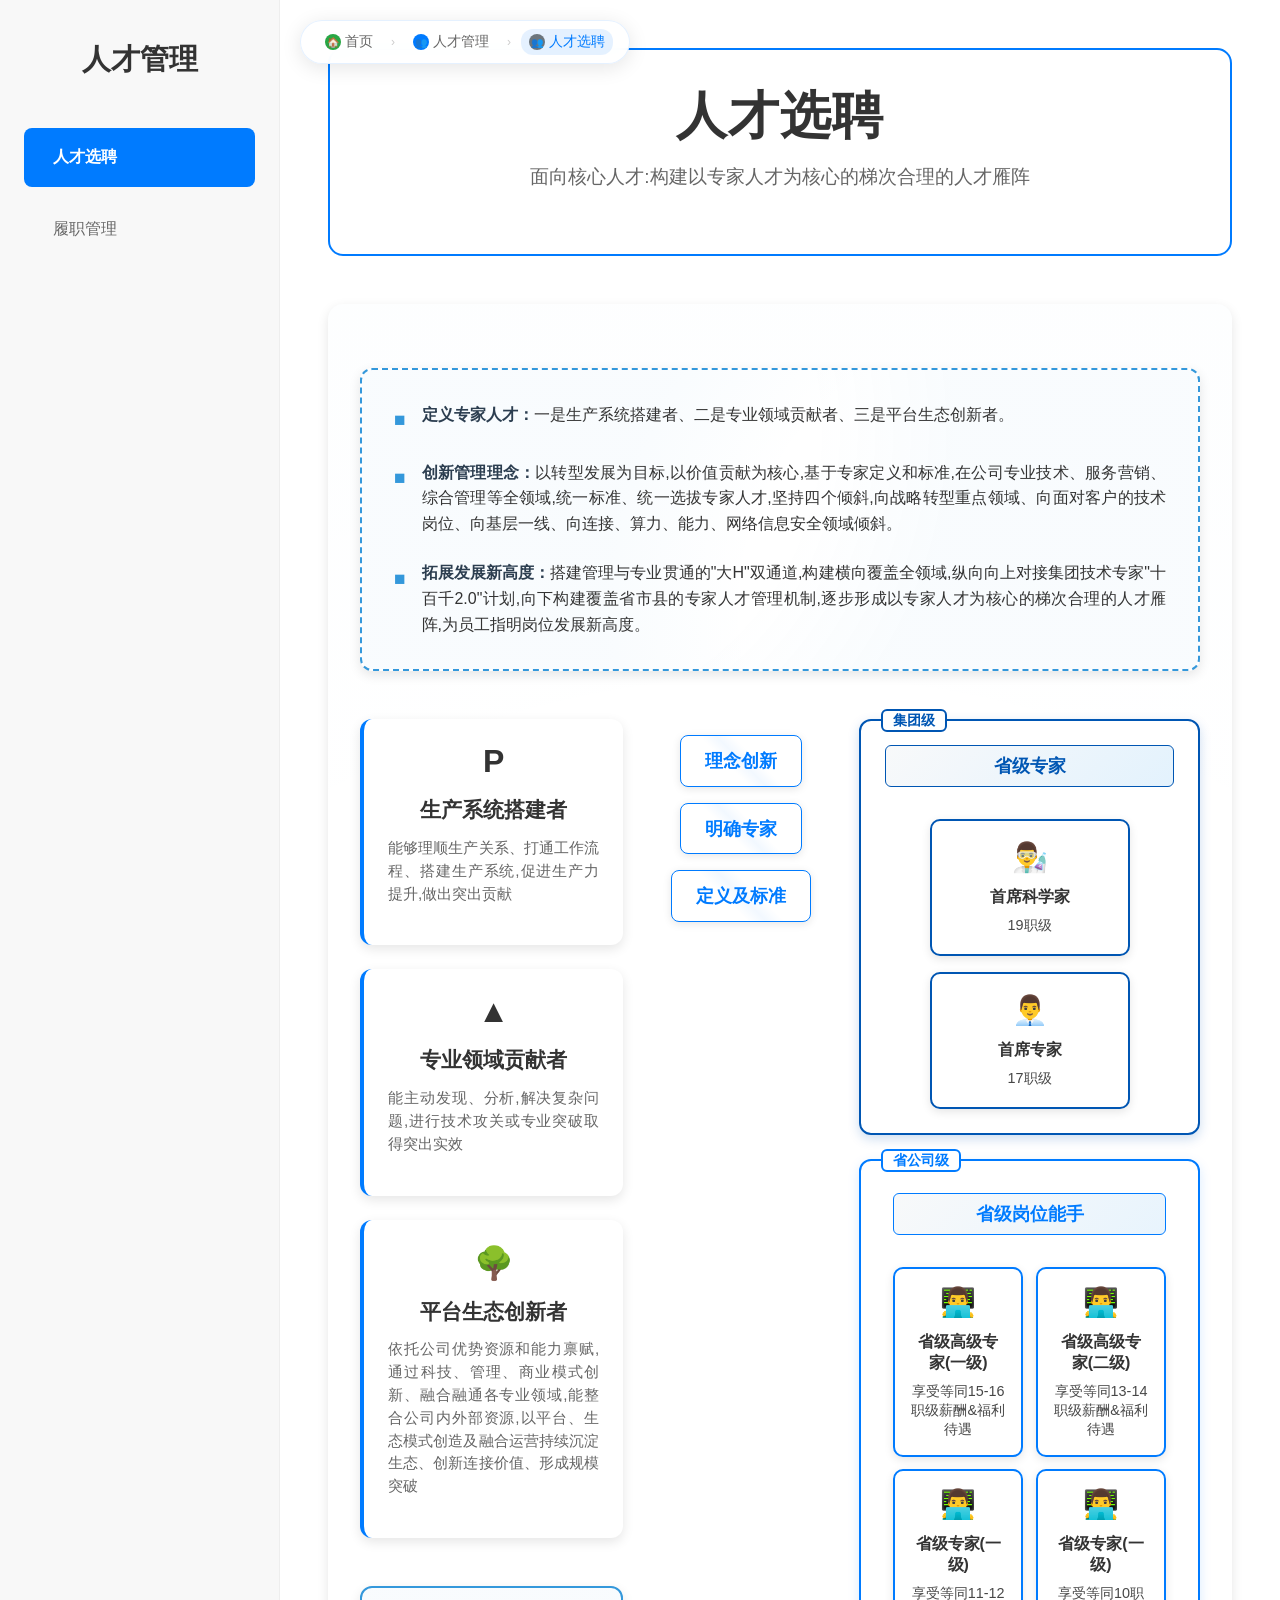
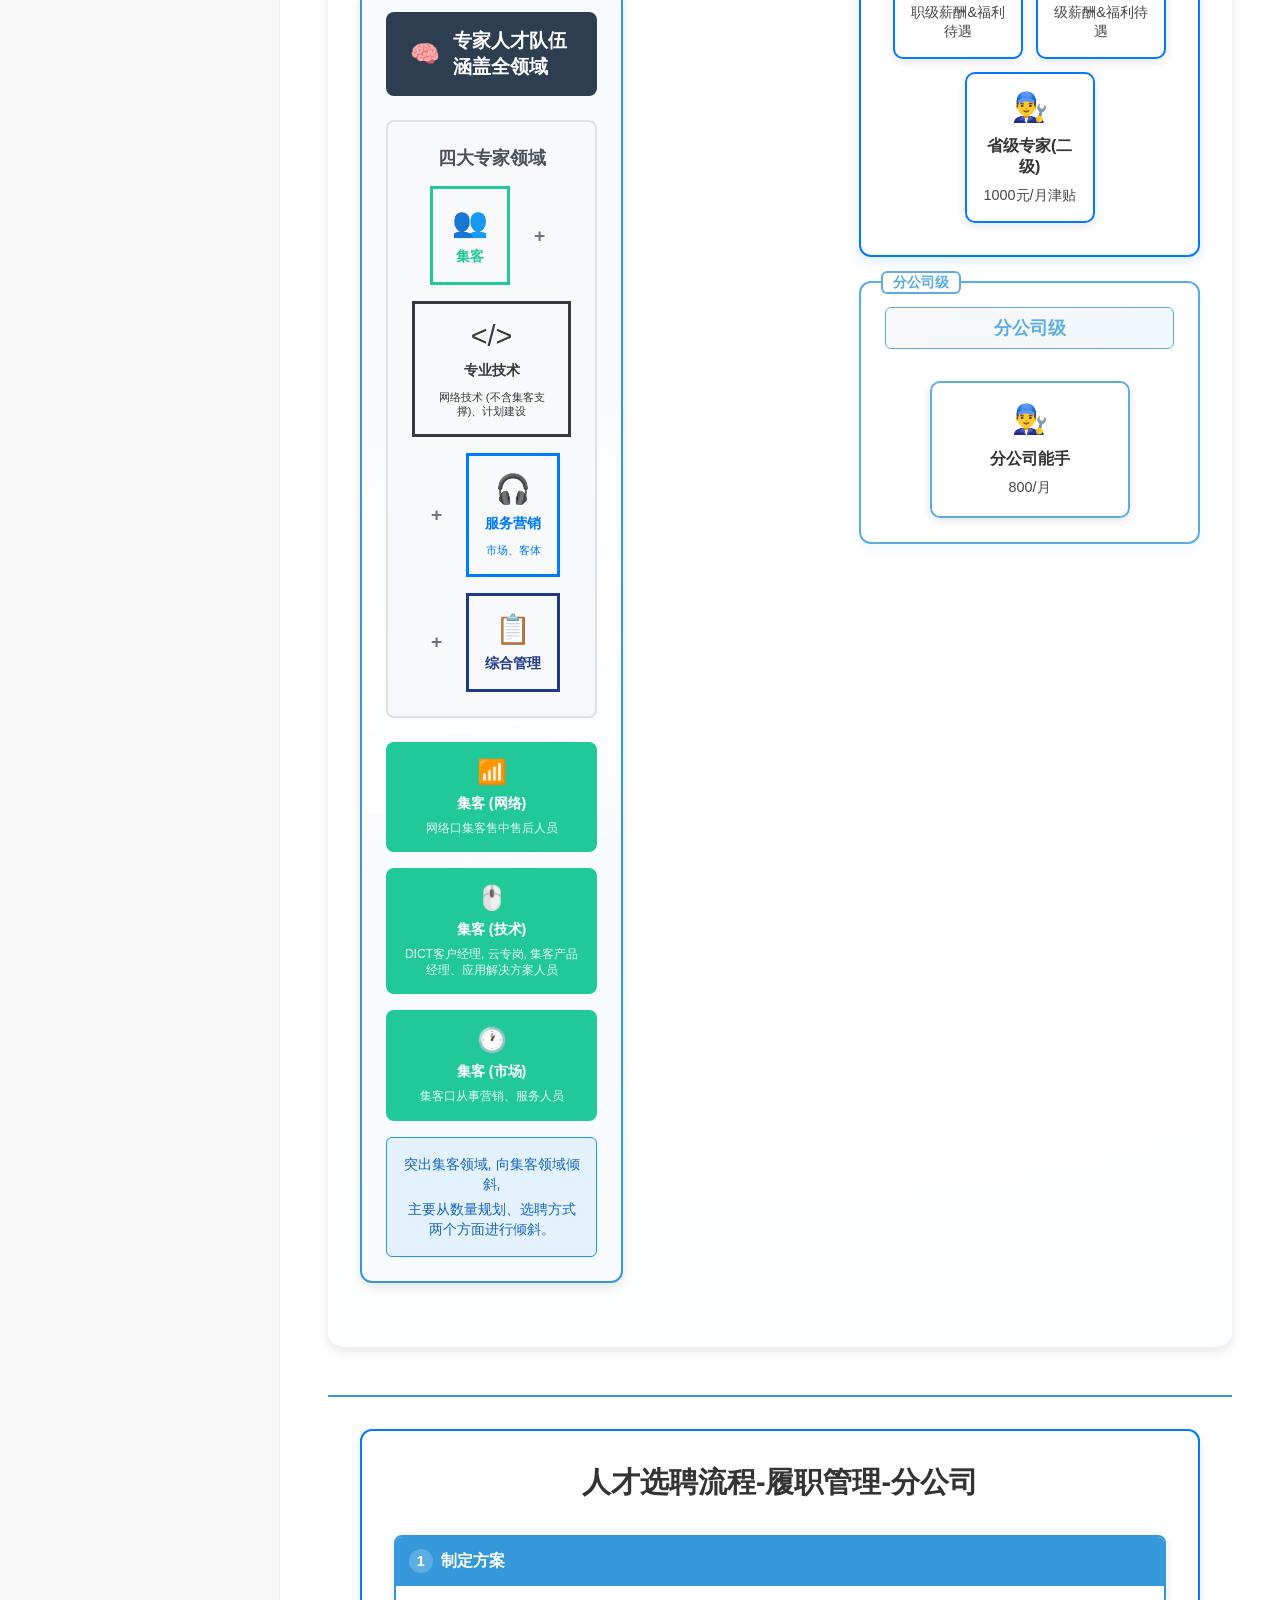
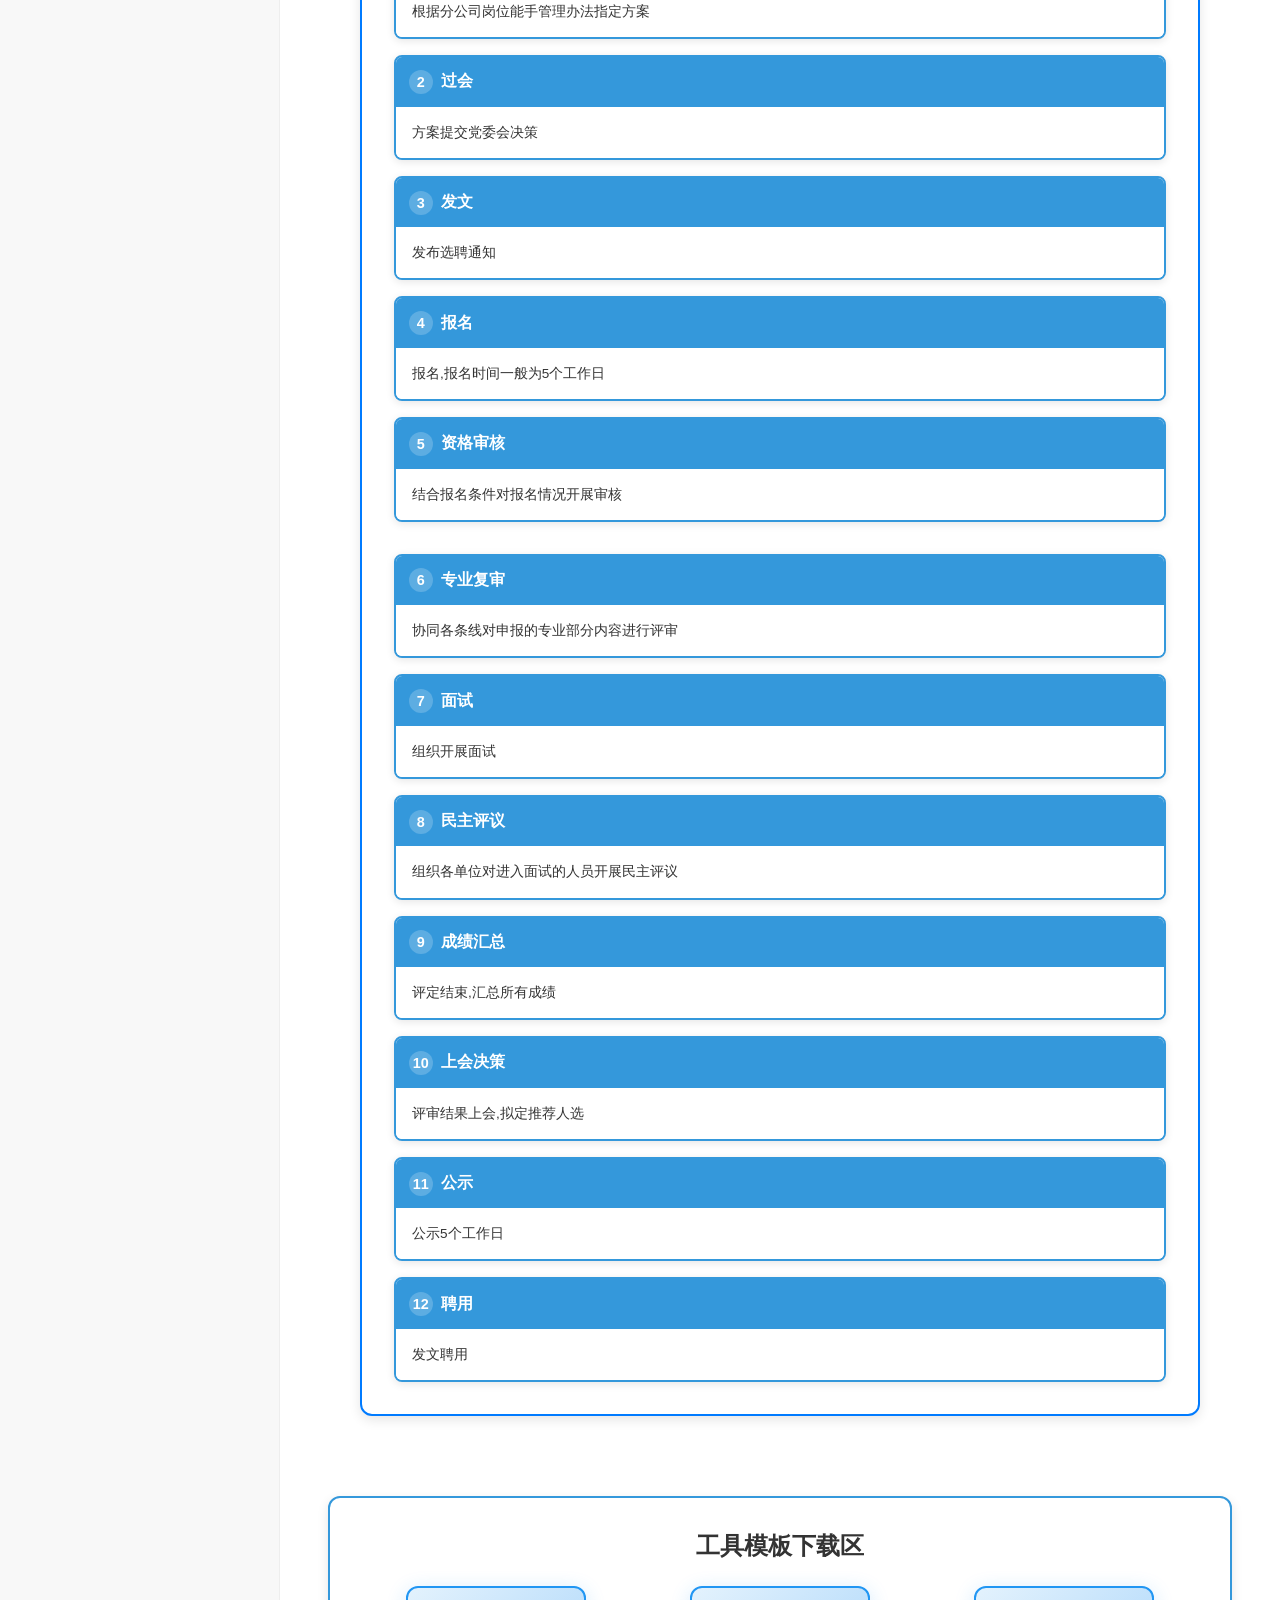
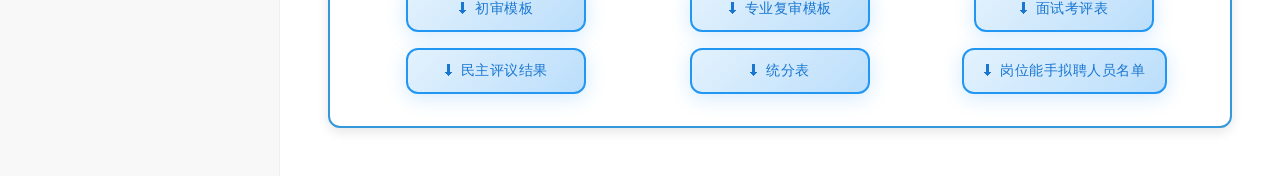
==== commit 1b5a587e: "修改了一些文本" ====
--- a/Rcgl/Rcgl-page1.html
+++ b/Rcgl/Rcgl-page1.html
@@ -178,50 +178,36 @@
                                 <div class="expert-card senior-expert">
                                     <div class="expert-icon">👨‍💻</div>
                                     <div class="expert-info">
-                                        <h4>资深专家</h4>
-                                        <span class="level">15-16职级</span>
+                                        <h4>省级高级专家(一级)</h4>
+                                        <span class="level">享受等同15-16职级薪酬&福利待遇</span>
                                     </div>
                                 </div>
                                 <div class="expert-card advanced-expert">
                                     <div class="expert-icon">👨‍💻</div>
                                     <div class="expert-info">
-                                        <h4>高级专家</h4>
-                                        <span class="level">13-14职级</span>
+                                        <h4>省级高级专家(二级)</h4>
+                                        <span class="level">享受等同13-14职级薪酬&福利待遇</span>
                                     </div>
                                 </div>
                                 <div class="expert-card intermediate-expert">
                                     <div class="expert-icon">👨‍💻</div>
                                     <div class="expert-info">
-                                        <h4>中级专家</h4>
-                                        <span class="level">11-12职级</span>
+                                        <h4>省级专家(一级)</h4>
+                                        <span class="level">享受等同11-12职级薪酬&福利待遇</span>
                                     </div>
                                 </div>
                                 <div class="expert-card junior-expert">
                                     <div class="expert-icon">👨‍💻</div>
                                     <div class="expert-info">
-                                        <h4>初级专家</h4>
-                                        <span class="level">10职级</span>
+                                        <h4>省级专家(一级)</h4>
+                                        <span class="level">享受等同10职级薪酬&福利待遇</span>
                                     </div>
                                 </div>
                                 <div class="expert-card skillful-hand-3">
                                     <div class="expert-icon">👨‍🔧</div>
                                     <div class="expert-info">
-                                        <h4>省级岗位能手三级</h4>
-                                        <span class="salary">4000元/月</span>
-                                    </div>
-                                </div>
-                                <div class="expert-card skillful-hand-2">
-                                    <div class="expert-icon">👨‍🔧</div>
-                                    <div class="expert-info">
-                                        <h4>省级岗位能手二级</h4>
-                                        <span class="salary">2000元/月</span>
-                                    </div>
-                                </div>
-                                <div class="expert-card skillful-hand-1">
-                                    <div class="expert-icon">👨‍🔧</div>
-                                    <div class="expert-info">
-                                        <h4>省级岗位能手一级</h4>
-                                        <span class="salary">1000元/月</span>
+                                        <h4>省级专家(二级)</h4>
+                                        <span class="salary">1000元/月津贴</span>
                                     </div>
                                 </div>
                             </div>
--- a/Rcgl/Rcgl-page1.css
+++ b/Rcgl/Rcgl-page1.css
@@ -486,7 +486,15 @@
 }
 
 .path-level.middle-level .expert-cards {
+    display: grid;
+    grid-template-columns: 1fr 1fr;
     gap: 0.8rem;
+}
+
+.path-level.middle-level .expert-card.skillful-hand-3 {
+    grid-column: 1 / -1;
+    justify-self: center;
+    width: calc(50% - 0.4rem);
 }
 
 .expert-card {
@@ -742,42 +750,84 @@
         flex-direction: column;
         align-items: center;
     }
-    
+
     .expert-card {
         width: 100%;
         max-width: 200px;
     }
-    
+
     .flow-row {
         flex-direction: column;
         gap: 1rem;
         align-items: center;
     }
-    
+
     .process-step {
         min-width: 100%;
         max-width: 300px;
     }
-    
+
     .step-header {
         padding: 0.8rem;
     }
-    
+
     .step-number {
         width: 24px;
         height: 24px;
         font-size: 0.9rem;
     }
-    
+
     .step-title {
         font-size: 1rem;
     }
-    
+
     .step-description {
         padding: 1rem;
         font-size: 0.85rem;
     }
-}
+
+    .path-level.middle-level .expert-card.skillful-hand-3 {
+        grid-column: auto;
+        justify-self: auto;
+        width: 100%;
+    }
+}
+    
+    .expert-card {
+        width: 100%;
+        max-width: 200px;
+    }
+    
+    .flow-row {
+        flex-direction: column;
+        gap: 1rem;
+        align-items: center;
+    }
+    
+    .process-step {
+        min-width: 100%;
+        max-width: 300px;
+    }
+    
+    .step-header {
+        padding: 0.8rem;
+    }
+    
+    .step-number {
+        width: 24px;
+        height: 24px;
+        font-size: 0.9rem;
+    }
+    
+    .step-title {
+        font-size: 1rem;
+    }
+    
+    .step-description {
+        padding: 1rem;
+        font-size: 0.85rem;
+    }
+
 
 /* 下载按钮区域样式 */
 .download-section {
